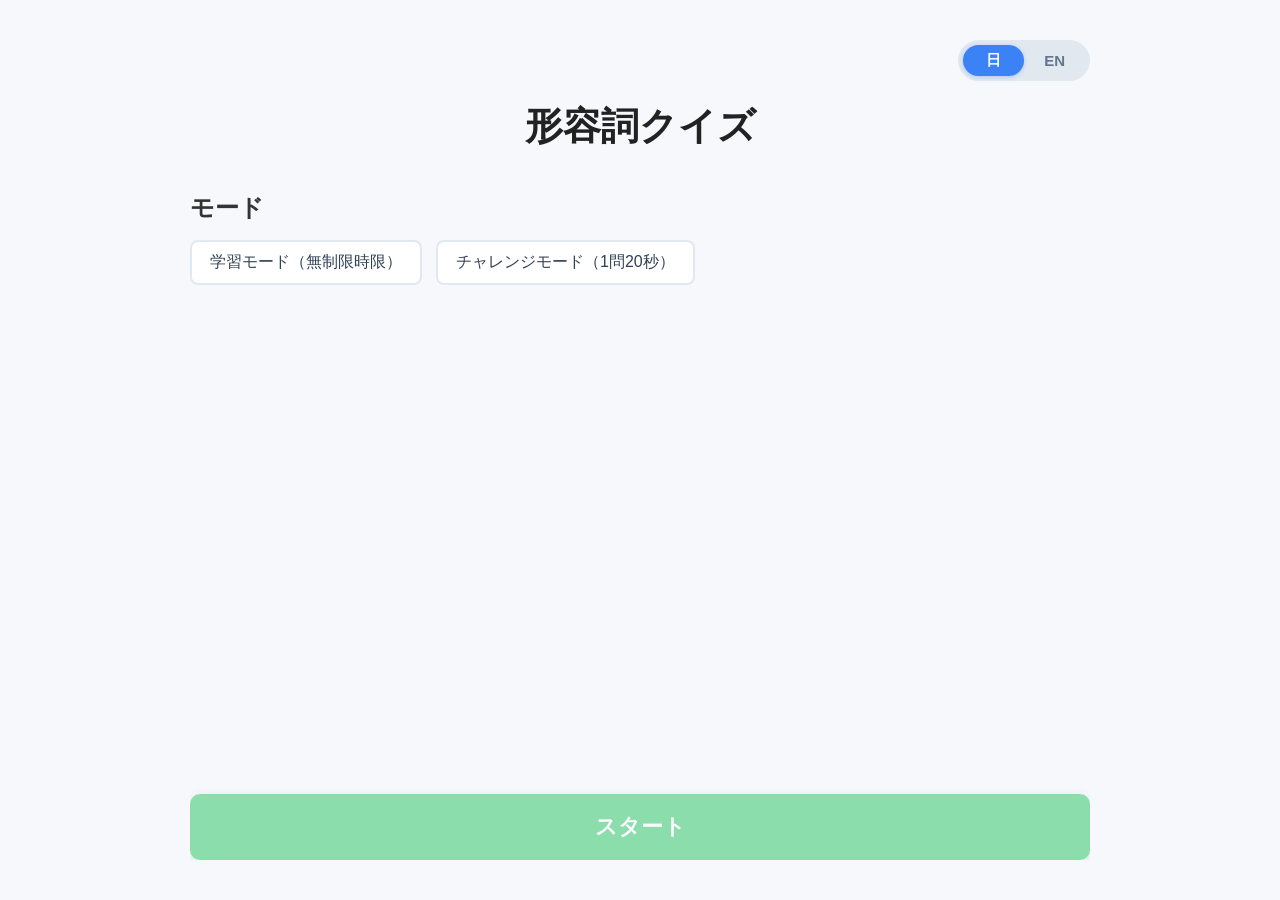
==== index.html @ e2b01c36 "添加index.html" ====
<!DOCTYPE html>
<html lang="zh-CN">
<head>
    <meta charset="UTF-8">
    <!-- 1. HTML Meta 标签秒级跳转（0秒延迟） -->
    <meta http-equiv="refresh" content="0;url=/adj/JPL002-game-adj-v3.html">
    <title>正在跳转...</title>
    <!-- 2. JS 强行替换当前历史记录并跳转（防止用户按返回键陷入死循环） -->
    <script>
        window.location.replace("/adj/JPL002-game-adj-v3.html");
    </script>
</head>
<body>
    <!-- 3. 兜底备用：万一用户禁用 JS 或浏览器未响应时手动点击 -->
    <p>如果页面没有自动跳转，请<a href="/adj/JPL002-game-adj-v3.html">点击这里</a>。</p>
</body>
</html>
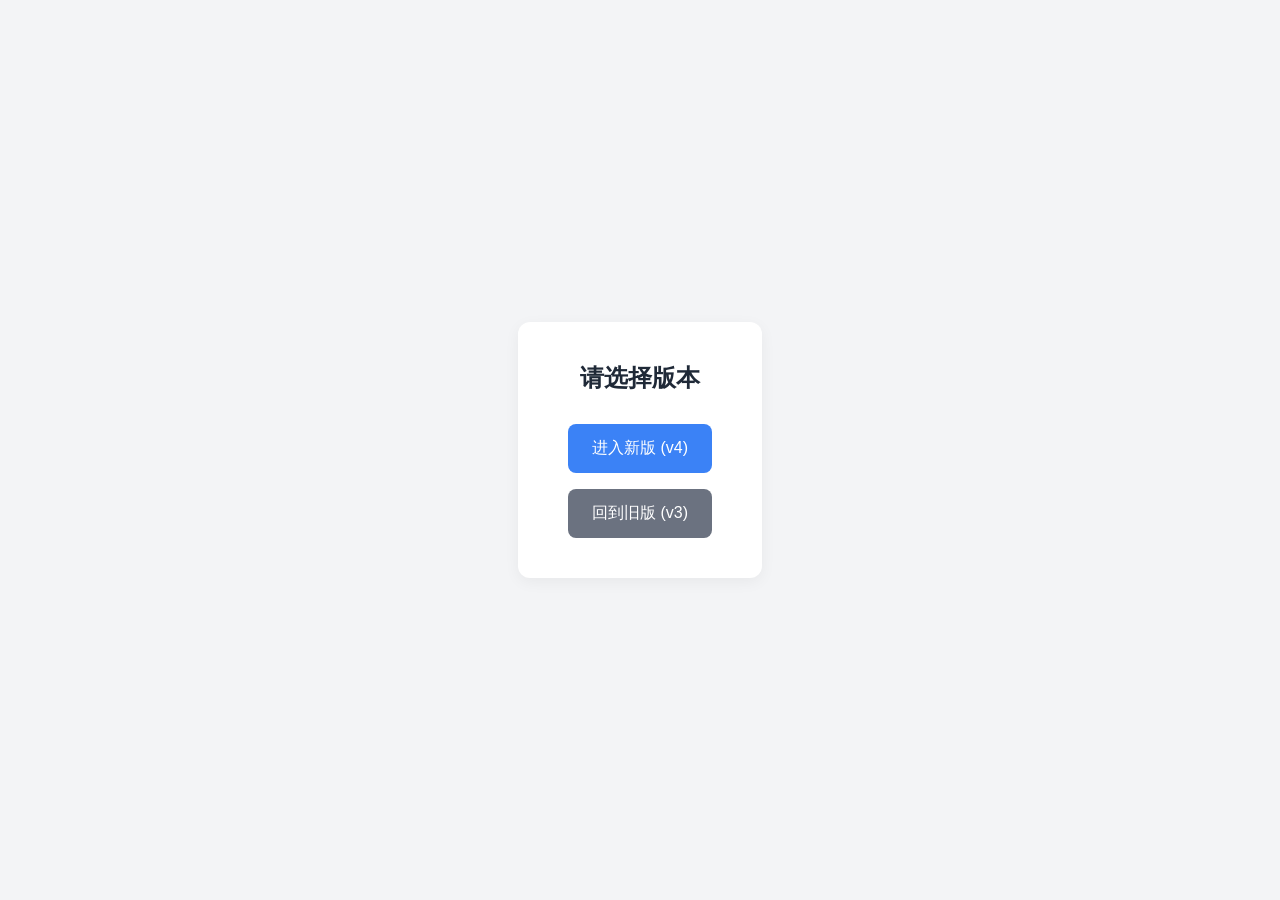
==== commit 87d60b05: "index mod before v4" ====
--- a/index.html
+++ b/index.html
@@ -2,16 +2,85 @@
 <html lang="zh-CN">
 <head>
     <meta charset="UTF-8">
-    <!-- 1. HTML Meta 标签秒级跳转（0秒延迟） -->
-    <meta http-equiv="refresh" content="0;url=/adj/JPL002-game-adj-v3.html">
-    <title>正在跳转...</title>
-    <!-- 2. JS 强行替换当前历史记录并跳转（防止用户按返回键陷入死循环） -->
-    <script>
-        window.location.replace("/adj/JPL002-game-adj-v3.html");
-    </script>
+    <meta name="viewport" content="width=device-width, initial-scale=1.0">
+    <title>选择游戏版本</title>
+    <style>
+        /* 简单的页面和按钮美化 */
+        body {
+            font-family: system-ui, -apple-system, sans-serif;
+            display: flex;
+            justify-content: center;
+            align-items: center;
+            height: 100vh;
+            margin: 0;
+            background-color: #f3f4f6;
+        }
+        .container {
+            background: white;
+            padding: 40px 50px;
+            border-radius: 12px;
+            box-shadow: 0 4px 15px rgba(0, 0, 0, 0.05);
+            text-align: center;
+        }
+        h1 {
+            margin-top: 0;
+            color: #1f2937;
+            font-size: 24px;
+            margin-bottom: 30px;
+        }
+        .btn {
+            display: block;
+            width: 100%;
+            padding: 14px 24px;
+            margin-bottom: 16px;
+            font-size: 16px;
+            font-weight: 500;
+            color: white;
+            background-color: #3b82f6; /* 主按钮颜色：蓝色 */
+            border: none;
+            border-radius: 8px;
+            cursor: pointer;
+            transition: background-color 0.2s;
+        }
+        .btn:hover {
+            background-color: #2563eb;
+        }
+        .btn-old {
+            background-color: #6b7280; /* 旧版按钮颜色：灰色 */
+            margin-bottom: 0;
+        }
+        .btn-old:hover {
+            background-color: #4b5563;
+        }
+    </style>
 </head>
 <body>
-    <!-- 3. 兜底备用：万一用户禁用 JS 或浏览器未响应时手动点击 -->
-    <p>如果页面没有自动跳转，请<a href="/adj/JPL002-game-adj-v3.html">点击这里</a>。</p>
+
+    <div class="container">
+        <h1>请选择版本</h1>
+        <!-- 两个按钮分别调用同一个 JS 函数，传入对应的目标路径 -->
+        <button class="btn" onclick="navigateTo('adj/adj-v4.html')">进入新版 (v4)</button>
+        <button class="btn btn-old" onclick="navigateTo('archived/adj-v3/JPL002-game-adj-v3.html')">回到旧版 (v3)</button>
+    </div>
+
+    <script>
+        // 动态路径跳转函数：完美适配 GitHub Pages 的斜杠机制
+        function navigateTo(targetPath) {
+            var path = window.location.pathname;
+            
+            // 如果路径末尾带文件名（如 /index.html），去除文件名
+            if (path.substring(path.lastIndexOf('/') + 1).includes('.html')) {
+                path = path.substring(0, path.lastIndexOf('/') + 1);
+            }
+            // 如果末尾缺少斜杠（如网址没敲最后那个/），自动补全
+            if (!path.endsWith('/')) {
+                path += '/';
+            }
+            
+            // 拼出完整的相对路径并跳转
+            window.location.href = path + targetPath;
+        }
+    </script>
+
 </body>
 </html>
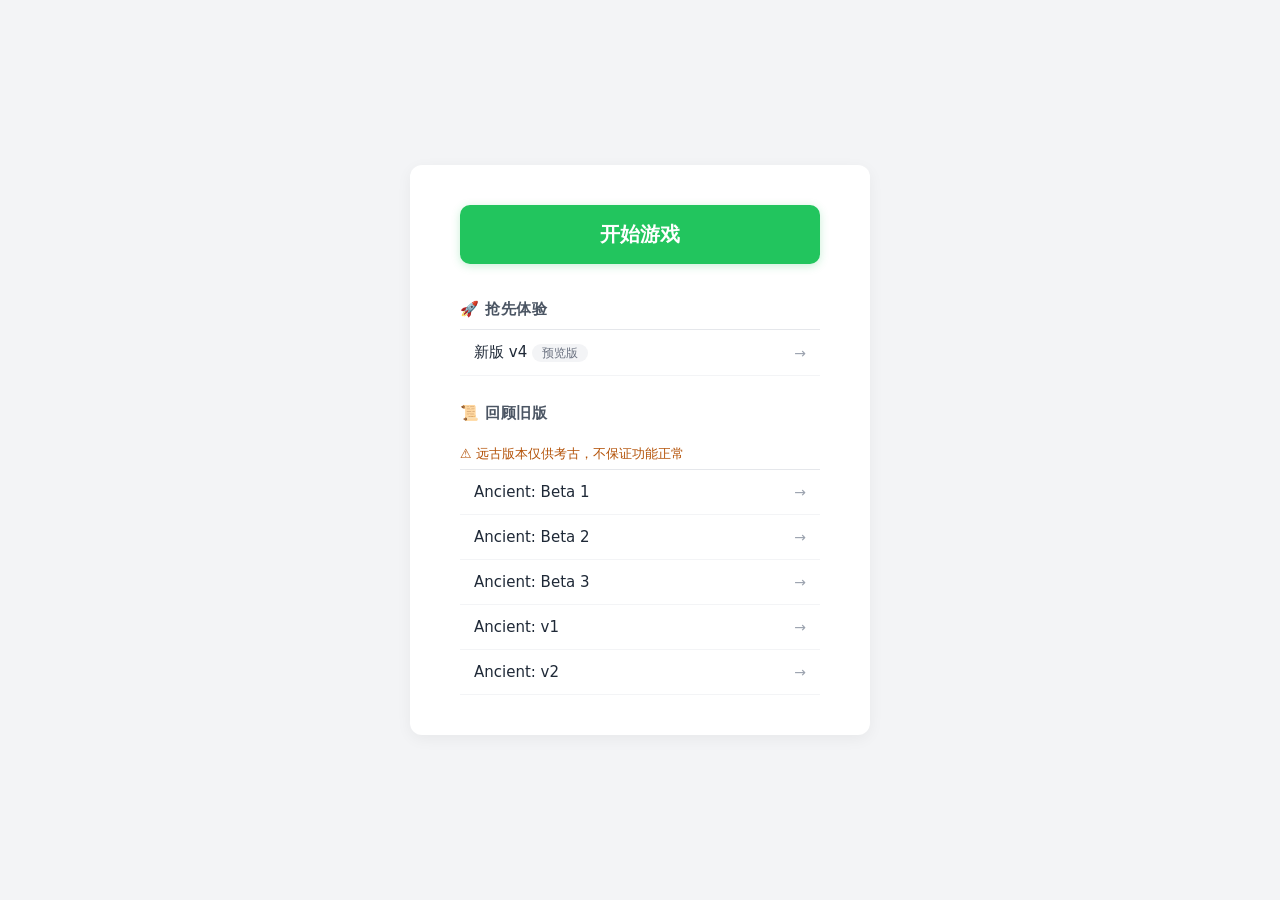
==== commit 22112e4f: "feat: redesign game version selection with embedded previews Revamp the version selection page with " ====
--- a/index.html
+++ b/index.html
@@ -5,62 +5,178 @@
     <meta name="viewport" content="width=device-width, initial-scale=1.0">
     <title>选择游戏版本</title>
     <style>
-        /* 简单的页面和按钮美化 */
+        * { box-sizing: border-box; }
         body {
             font-family: system-ui, -apple-system, sans-serif;
             display: flex;
             justify-content: center;
             align-items: center;
-            height: 100vh;
+            min-height: 100vh;
             margin: 0;
+            padding: 40px 20px;
             background-color: #f3f4f6;
         }
+        .screen { display: none; }
+        .screen.active { display: flex; flex-direction: column; }
+
         .container {
             background: white;
             padding: 40px 50px;
             border-radius: 12px;
             box-shadow: 0 4px 15px rgba(0, 0, 0, 0.05);
             text-align: center;
-        }
-        h1 {
+            max-width: 460px;
+            width: 100%;
+        }
+
+        /* 主按钮：绿色开始游戏 */
+        .btn-start {
+            display: block;
+            width: 100%;
+            padding: 16px 24px;
+            margin: 0 0 36px;
+            font-size: 20px;
+            font-weight: 600;
+            color: white;
+            background-color: #22c55e;
+            border: none;
+            border-radius: 10px;
+            cursor: pointer;
+            transition: background-color 0.2s, box-shadow 0.2s;
+            box-shadow: 0 2px 8px rgba(34, 197, 94, 0.25);
+        }
+        .btn-start:hover {
+            background-color: #16a34a;
+            box-shadow: 0 4px 12px rgba(34, 197, 94, 0.35);
+        }
+
+        /* 分类标题 */
+        .section-title {
+            margin: 28px 0 10px;
+            color: #4b5563;
+            font-size: 15px;
+            font-weight: 600;
+            text-align: left;
+            letter-spacing: 0.5px;
+        }
+        .section-title:first-of-type {
             margin-top: 0;
+        }
+
+        /* 链接列表 */
+        .link-list {
+            border-top: 1px solid #e5e7eb;
+        }
+        .link-list a {
+            display: flex;
+            align-items: center;
+            justify-content: space-between;
+            padding: 13px 14px;
             color: #1f2937;
-            font-size: 24px;
-            margin-bottom: 30px;
-        }
-        .btn {
-            display: block;
-            width: 100%;
-            padding: 14px 24px;
-            margin-bottom: 16px;
+            font-size: 15px;
+            font-weight: 500;
+            text-decoration: none;
+            border-bottom: 1px solid #f3f4f6;
+            transition: background-color 0.15s;
+            cursor: pointer;
+        }
+        .link-list a:hover {
+            background-color: #f9fafb;
+        }
+        .link-list .arrow {
+            color: #9ca3af;
+            font-size: 14px;
+        }
+        .link-list .tag {
+            font-size: 12px;
+            color: #6b7280;
+            background: #f3f4f6;
+            border-radius: 999px;
+            padding: 2px 10px;
+            font-weight: 400;
+        }
+        .warn-text {
+            margin: 12px 0 6px;
+            font-size: 13px;
+            color: #b45309;
+            text-align: left;
+        }
+
+        /* ===== 内嵌 Screen（回顾旧版） ===== */
+        .embedded-screen {
+            max-width: 1000px;
+            width: 100%;
+            height: 92vh;
+            background: white;
+            border-radius: 12px;
+            box-shadow: 0 4px 15px rgba(0, 0, 0, 0.05);
+            overflow: hidden;
+        }
+        .embedded-header {
+            display: flex;
+            align-items: center;
+            justify-content: space-between;
+            gap: 16px;
+            padding: 14px 20px;
+            background: #f9fafb;
+            border-bottom: 1px solid #e5e7eb;
+        }
+        .embedded-header .title {
             font-size: 16px;
+            font-weight: 600;
+            color: #1f2937;
+        }
+        .btn-back {
+            padding: 8px 20px;
+            font-size: 14px;
             font-weight: 500;
             color: white;
-            background-color: #3b82f6; /* 主按钮颜色：蓝色 */
+            background-color: #6b7280;
             border: none;
             border-radius: 8px;
             cursor: pointer;
             transition: background-color 0.2s;
         }
-        .btn:hover {
-            background-color: #2563eb;
-        }
-        .btn-old {
-            background-color: #6b7280; /* 旧版按钮颜色：灰色 */
-            margin-bottom: 0;
-        }
-        .btn-old:hover {
+        .btn-back:hover {
             background-color: #4b5563;
+        }
+        .embedded-frame-wrap {
+            flex: 1;
+            min-height: 0;
+        }
+        .embedded-frame-wrap iframe {
+            width: 100%;
+            height: 100%;
+            border: none;
         }
     </style>
 </head>
 <body>
 
-    <div class="container">
-        <h1>请选择版本</h1>
-        <!-- 两个按钮分别调用同一个 JS 函数，传入对应的目标路径 -->
-        <button class="btn" onclick="navigateTo('adj/adj-v4.html')">进入新版 (v4)</button>
-        <button class="btn btn-old" onclick="navigateTo('archived/adj-v3/JPL002-game-adj-v3.html')">回到旧版 (v3)</button>
+    <!-- ===== 版本选择 Screen ===== -->
+    <div class="container screen active" id="home-screen">
+        <!-- V3 主按钮（绿色） -->
+        <button class="btn-start" onclick="navigateTo('games/adj-v3/JPL002-game-adj-v3.html')">开始游戏</button>
+
+        <!-- 抢先体验 -->
+        <div class="section-title">🚀 抢先体验</div>
+        <div class="link-list" id="preview-list"></div>
+
+        <!-- 回顾旧版 -->
+        <div class="section-title">📜 回顾旧版</div>
+        <p class="warn-text">⚠️ 远古版本仅供考古，不保证功能正常</p>
+        <div class="link-list" id="archived-list"></div>
+    </div>
+
+    <!-- ===== 内嵌 Screen（回顾旧版） ===== -->
+    <div class="embedded-screen screen" id="embedded-screen">
+        <div class="embedded-header">
+            <span class="title" id="embedded-title"></span>
+            <button class="btn-back" onclick="closeEmbedded()">← 返回</button>
+        </div>
+        <div class="embedded-frame-wrap">
+            <iframe id="embedded-frame" title="Embedded Game" allowfullscreen></iframe>
+        </div>
     </div>
 
     <script>
@@ -80,6 +196,91 @@
             // 拼出完整的相对路径并跳转
             window.location.href = path + targetPath;
         }
+
+        function buildPath(targetPath) {
+            var path = window.location.pathname;
+            if (path.substring(path.lastIndexOf('/') + 1).includes('.html')) {
+                path = path.substring(0, path.lastIndexOf('/') + 1);
+            }
+            if (!path.endsWith('/')) {
+                path += '/';
+            }
+            return path + targetPath;
+        }
+
+        // ===== 游戏配置 =====
+        // embed: true  = 内嵌窗口显示（本页提供返回按钮）
+        // embed: false = 直接跳转（游戏自带返回按钮时使用，此模式预留接口）
+        var PREVIEW_GAMES = [
+            { name: '新版 v4', tag: '预览版', path: 'preview/adj-v4/adj-v4.html', embed: false }
+        ];
+        var ARCHIVED_GAMES = [
+            { name: 'Ancient: Beta 1', path: 'archived/ancient/JPL002-game-adj-beta-1.html', embed: true },
+            { name: 'Ancient: Beta 2', path: 'archived/ancient/JPL002-game-adj-beta-2.html', embed: true },
+            { name: 'Ancient: Beta 3', path: 'archived/ancient/JPL002-game-adj-beta-3.html', embed: true },
+            { name: 'Ancient: v1', path: 'archived/ancient/JPL002-game-adj-v1.html', embed: true },
+            { name: 'Ancient: v2', path: 'archived/ancient/JPL002-game-adj-v2.html', embed: true }
+        ];
+
+        // ===== 链接列表渲染 =====
+        function renderLinks(listEl, games) {
+            listEl.innerHTML = '';
+            games.forEach(function(game) {
+                var a = document.createElement('a');
+                a.href = 'javascript:void(0)';
+                a.onclick = function() { openGame(game); };
+
+                var spanName = document.createElement('span');
+                spanName.textContent = game.name;
+                if (game.tag) {
+                    var tag = document.createElement('span');
+                    tag.className = 'tag';
+                    tag.textContent = game.tag;
+                    spanName.appendChild(document.createTextNode(' '));
+                    spanName.appendChild(tag);
+                }
+
+                var arrow = document.createElement('span');
+                arrow.className = 'arrow';
+                arrow.textContent = '→';
+
+                a.appendChild(spanName);
+                a.appendChild(arrow);
+                listEl.appendChild(a);
+            });
+        }
+
+        // ===== 打开游戏（统一入口，支持两种模式） =====
+        function openGame(game) {
+            if (game.embed === false) {
+                navigateTo(game.path); // 直接跳转：游戏自带返回按钮
+            } else {
+                openEmbedded(game.path, game.name); // 内嵌窗口：本页提供返回按钮
+            }
+        }
+
+        // ===== 内嵌窗口逻辑 =====
+        function openEmbedded(targetPath, title) {
+            var frame = document.getElementById('embedded-frame');
+            frame.src = buildPath(targetPath); // 先加载游戏
+            document.getElementById('embedded-title').innerText = title;
+            document.getElementById('home-screen').classList.remove('active');
+            document.getElementById('embedded-screen').classList.add('active');
+        }
+
+        function closeEmbedded() {
+            // 清除 iframe 状态：先移除 src 再重置为 about:blank，彻底卸载游戏
+            var frame = document.getElementById('embedded-frame');
+            frame.removeAttribute('src');
+            frame.src = 'about:blank';
+            document.getElementById('embedded-title').innerText = '';
+            document.getElementById('embedded-screen').classList.remove('active');
+            document.getElementById('home-screen').classList.add('active');
+        }
+
+        // 初始化渲染
+        renderLinks(document.getElementById('preview-list'), PREVIEW_GAMES);
+        renderLinks(document.getElementById('archived-list'), ARCHIVED_GAMES);
     </script>
 
 </body>
